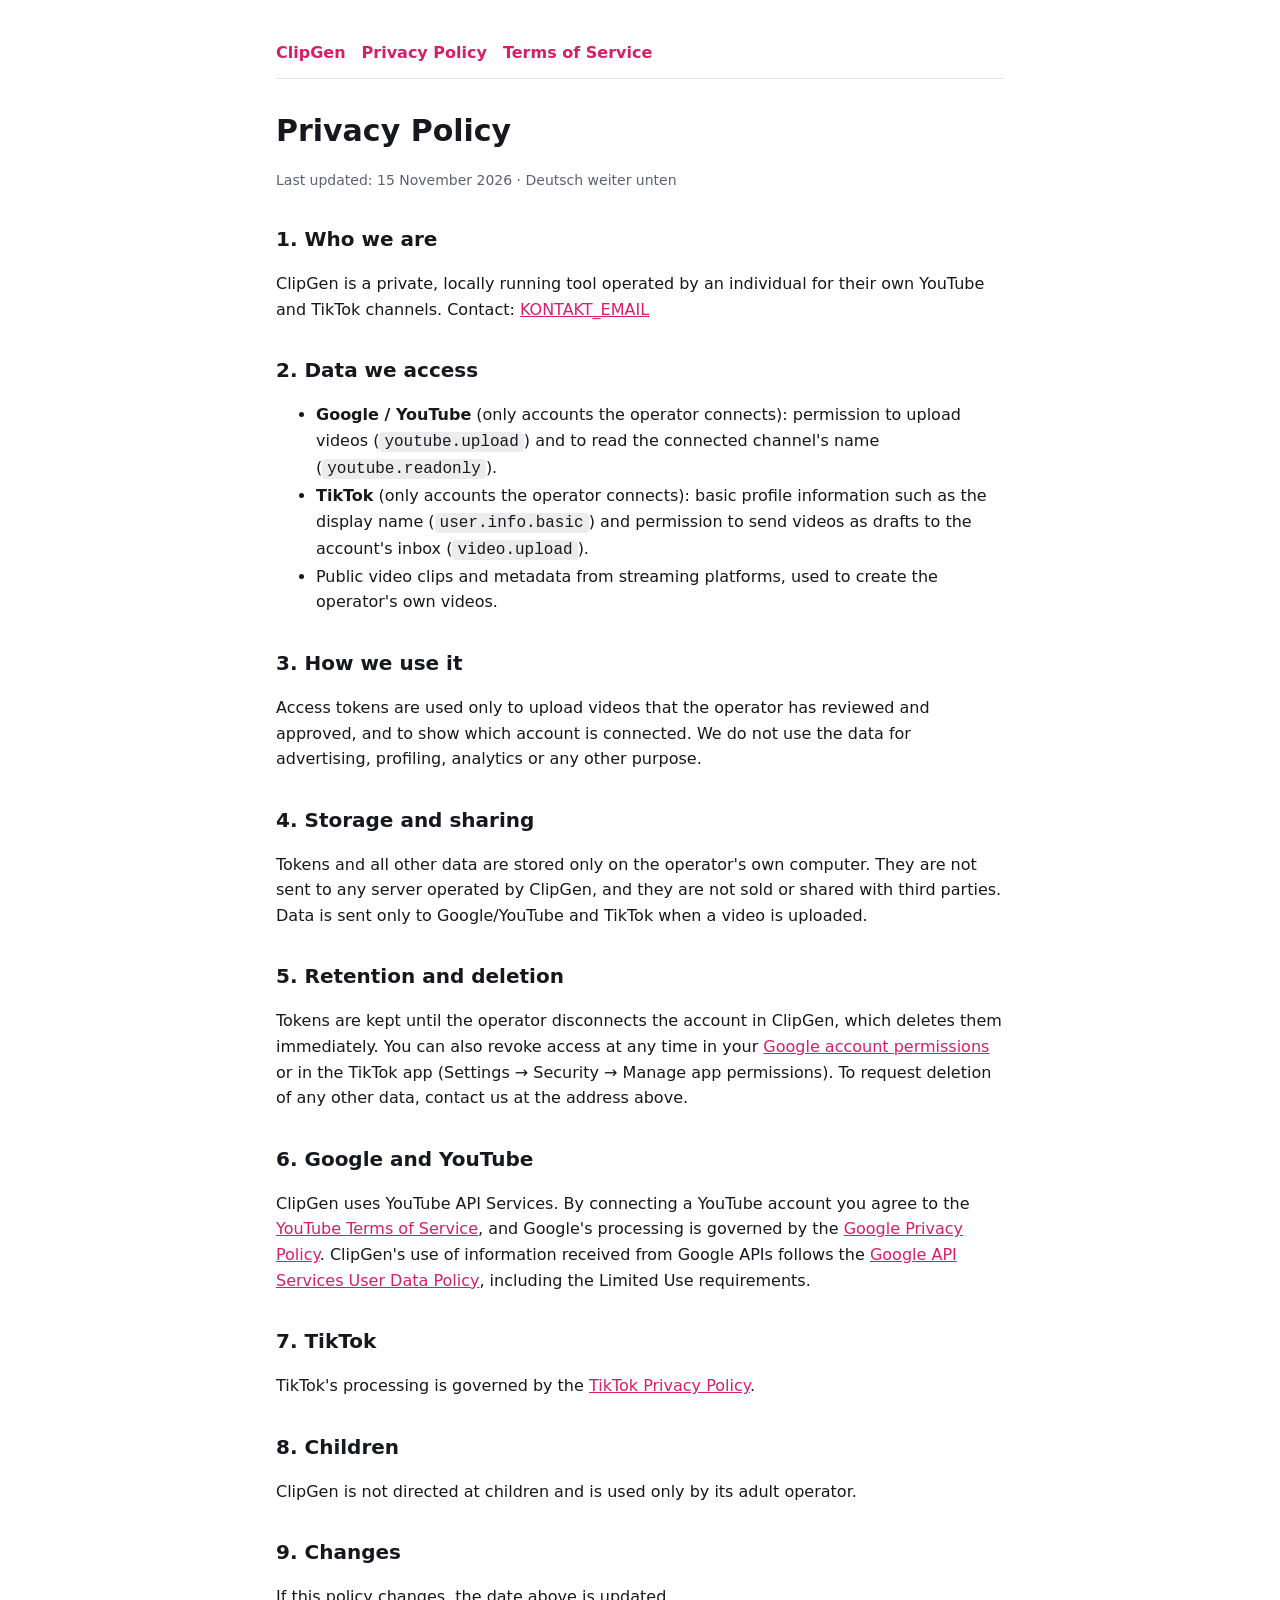
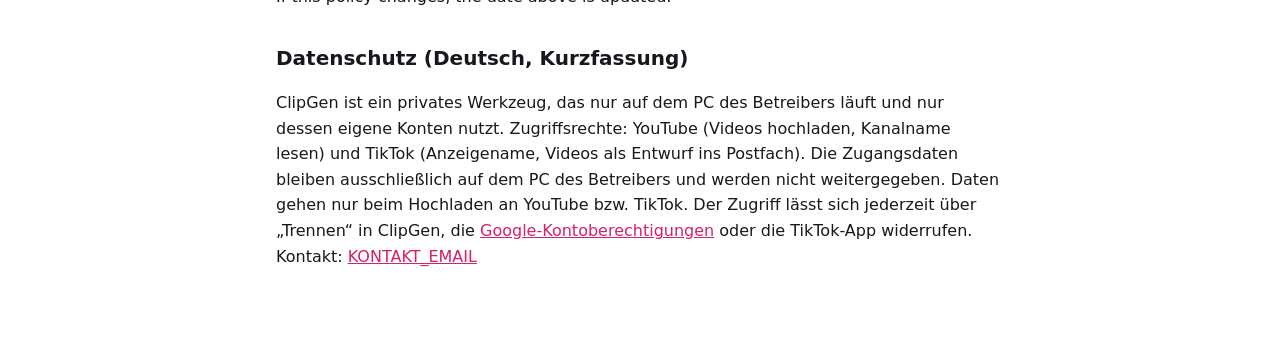
==== privacy.html @ 2f38949d "Phase 1: Watchlist großer Streamer, Viral-Playbook, Bewertung mit Bildern + Audio; Upload-Apps - Aut" ====
<!doctype html>
<html lang="en">
<head>
<meta charset="utf-8">
<meta name="viewport" content="width=device-width, initial-scale=1">
<title>ClipGen Privacy Policy</title>
<link rel="stylesheet" href="style.css">
</head>
<body>
<main>
  <nav><a href="index.html">ClipGen</a><a href="privacy.html">Privacy Policy</a><a href="terms.html">Terms of Service</a></nav>
  <h1>Privacy Policy</h1>
  <p class="muted">Last updated: 15 November 2026 · Deutsch weiter unten</p>

  <h2>1. Who we are</h2>
  <p>ClipGen is a private, locally running tool operated by an individual for their own YouTube and TikTok channels.
  Contact: <a href="mailto:KONTAKT_EMAIL">KONTAKT_EMAIL</a></p>

  <h2>2. Data we access</h2>
  <ul>
    <li><b>Google / YouTube</b> (only accounts the operator connects): permission to upload videos
      (<code>youtube.upload</code>) and to read the connected channel's name (<code>youtube.readonly</code>).</li>
    <li><b>TikTok</b> (only accounts the operator connects): basic profile information such as the display name
      (<code>user.info.basic</code>) and permission to send videos as drafts to the account's inbox (<code>video.upload</code>).</li>
    <li>Public video clips and metadata from streaming platforms, used to create the operator's own videos.</li>
  </ul>

  <h2>3. How we use it</h2>
  <p>Access tokens are used only to upload videos that the operator has reviewed and approved, and to show which account is
  connected. We do not use the data for advertising, profiling, analytics or any other purpose.</p>

  <h2>4. Storage and sharing</h2>
  <p>Tokens and all other data are stored only on the operator's own computer. They are not sent to any server operated by
  ClipGen, and they are not sold or shared with third parties. Data is sent only to Google/YouTube and TikTok when a video
  is uploaded.</p>

  <h2>5. Retention and deletion</h2>
  <p>Tokens are kept until the operator disconnects the account in ClipGen, which deletes them immediately. You can also revoke
  access at any time in your <a href="https://myaccount.google.com/permissions">Google account permissions</a> or in the
  TikTok app (Settings → Security → Manage app permissions). To request deletion of any other data, contact us at the address above.</p>

  <h2>6. Google and YouTube</h2>
  <p>ClipGen uses YouTube API Services. By connecting a YouTube account you agree to the
  <a href="https://www.youtube.com/t/terms">YouTube Terms of Service</a>, and Google's processing is governed by the
  <a href="https://policies.google.com/privacy">Google Privacy Policy</a>.
  ClipGen's use of information received from Google APIs follows the
  <a href="https://developers.google.com/terms/api-services-user-data-policy">Google API Services User Data Policy</a>, including the Limited Use requirements.</p>

  <h2>7. TikTok</h2>
  <p>TikTok's processing is governed by the <a href="https://www.tiktok.com/legal/privacy-policy">TikTok Privacy Policy</a>.</p>

  <h2>8. Children</h2>
  <p>ClipGen is not directed at children and is used only by its adult operator.</p>

  <h2>9. Changes</h2>
  <p>If this policy changes, the date above is updated.</p>

  <h2>Datenschutz (Deutsch, Kurzfassung)</h2>
  <p>ClipGen ist ein privates Werkzeug, das nur auf dem PC des Betreibers läuft und nur dessen eigene Konten nutzt.
  Zugriffsrechte: YouTube (Videos hochladen, Kanalname lesen) und TikTok (Anzeigename, Videos als Entwurf ins Postfach).
  Die Zugangsdaten bleiben ausschließlich auf dem PC des Betreibers und werden nicht weitergegeben. Daten gehen nur beim Hochladen an
  YouTube bzw. TikTok. Der Zugriff lässt sich jederzeit über „Trennen“ in ClipGen, die
  <a href="https://myaccount.google.com/permissions">Google-Kontoberechtigungen</a> oder die TikTok-App widerrufen.
  Kontakt: <a href="mailto:KONTAKT_EMAIL">KONTAKT_EMAIL</a></p>
</main>
</body>
</html>
---- style.css ----
:root{--bg:#ffffff;--text:#16181d;--muted:#5b6170;--line:#e3e5ea;--accent:#d61f69}
@media (prefers-color-scheme:dark){:root{--bg:#0b0d12;--text:#e9ecf3;--muted:#8a93a8;--line:#262c3d;--accent:#ff3d8b}}
*{box-sizing:border-box}
body{margin:0;background:var(--bg);color:var(--text);font:16px/1.6 "Segoe UI",system-ui,sans-serif}
main{max-width:760px;margin:0 auto;padding:40px 16px 80px}
h1{font-size:30px;margin:0 0 6px}h2{font-size:20px;margin:32px 0 8px}
a{color:var(--accent)}p,li{color:var(--text)}.muted{color:var(--muted);font-size:14px}
nav{display:flex;gap:16px;flex-wrap:wrap;border-bottom:1px solid var(--line);padding-bottom:12px;margin-bottom:28px}
nav a{text-decoration:none;font-weight:600}
code{background:rgba(127,127,127,.15);padding:1px 5px;border-radius:4px}
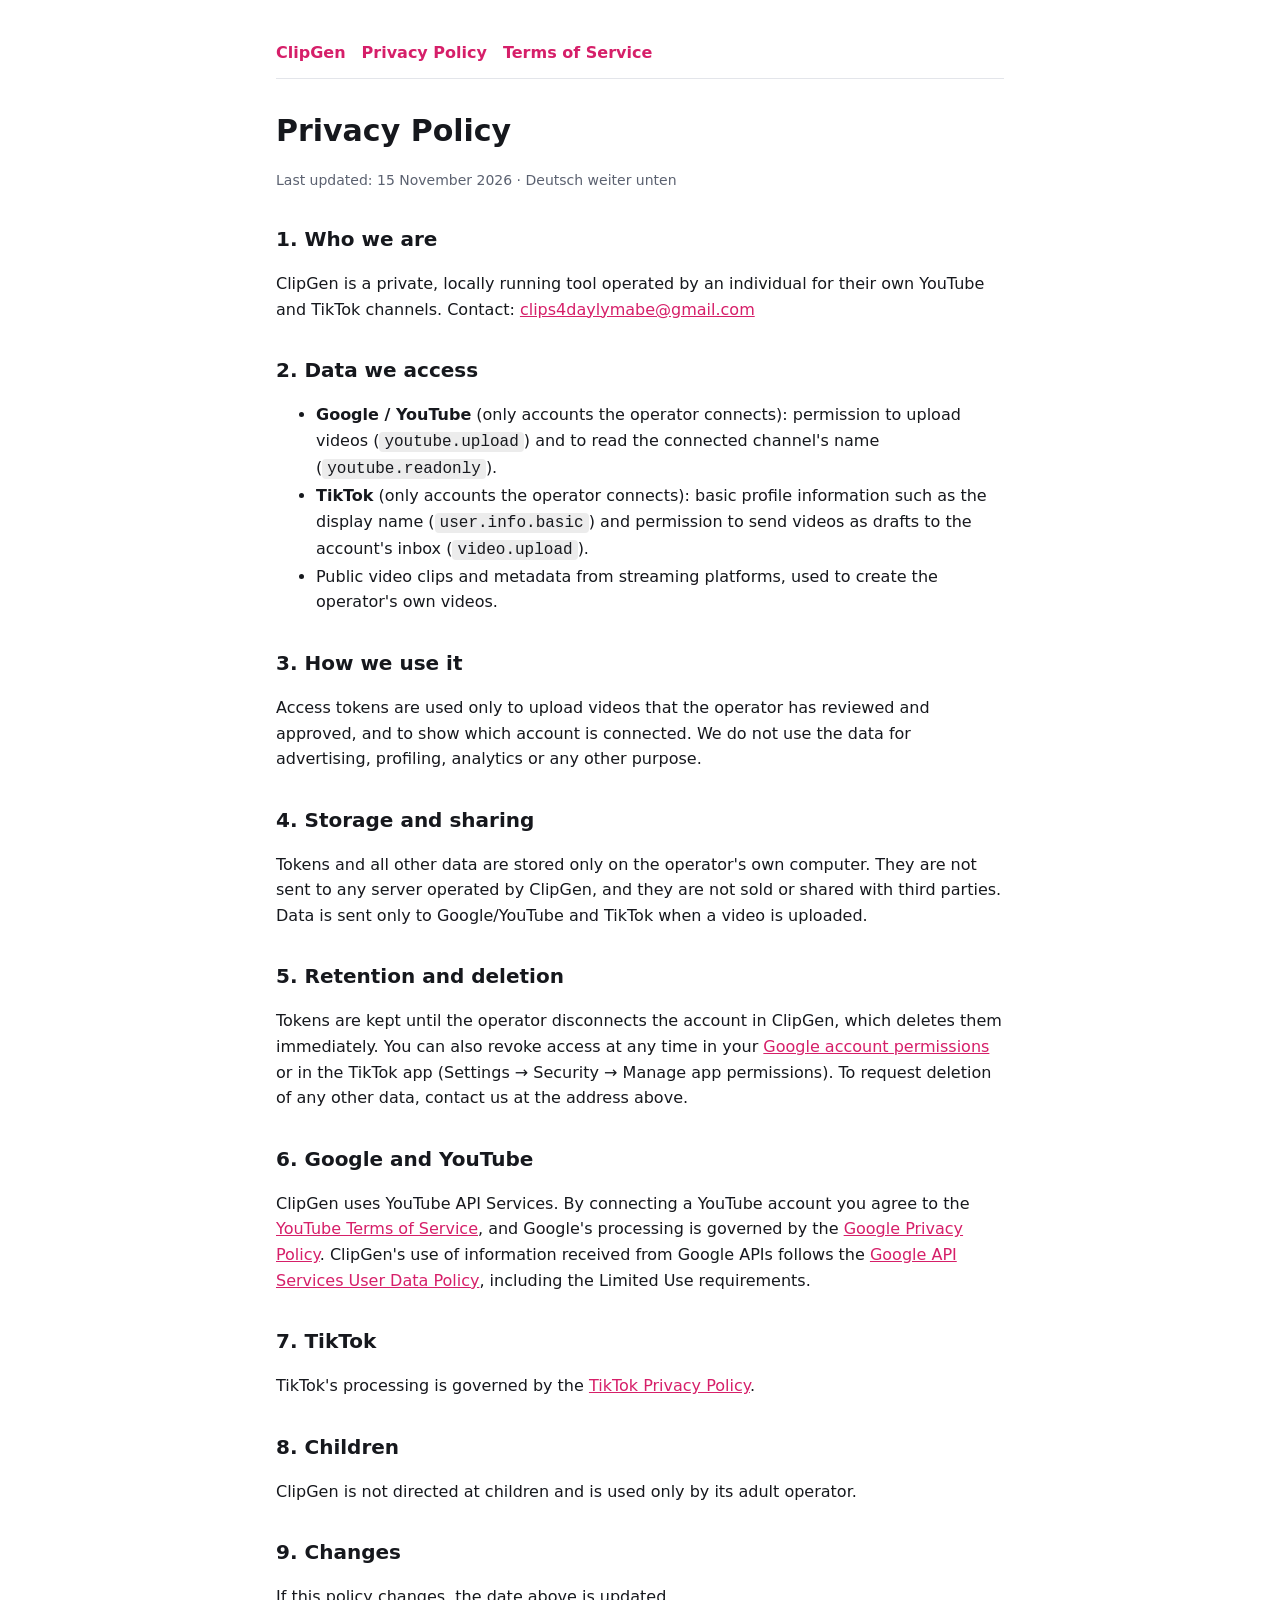
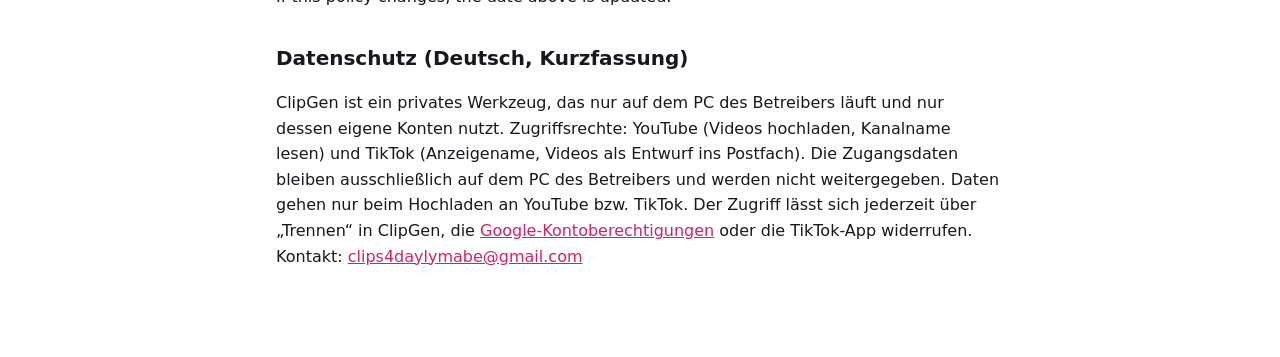
==== commit 5c2dc282: "Webcam-Erkennung für Hochkant-Overlays, Monetarisierungs-Check, Kontakt auf den Seiten - layout: Hoc" ====
--- a/privacy.html
+++ b/privacy.html
@@ -14,7 +14,7 @@
 
   <h2>1. Who we are</h2>
   <p>ClipGen is a private, locally running tool operated by an individual for their own YouTube and TikTok channels.
-  Contact: <a href="mailto:KONTAKT_EMAIL">KONTAKT_EMAIL</a></p>
+  Contact: <a href="mailto:clips4daylymabe@gmail.com">clips4daylymabe@gmail.com</a></p>
 
   <h2>2. Data we access</h2>
   <ul>
@@ -61,7 +61,7 @@
   Die Zugangsdaten bleiben ausschließlich auf dem PC des Betreibers und werden nicht weitergegeben. Daten gehen nur beim Hochladen an
   YouTube bzw. TikTok. Der Zugriff lässt sich jederzeit über „Trennen“ in ClipGen, die
   <a href="https://myaccount.google.com/permissions">Google-Kontoberechtigungen</a> oder die TikTok-App widerrufen.
-  Kontakt: <a href="mailto:KONTAKT_EMAIL">KONTAKT_EMAIL</a></p>
+  Kontakt: <a href="mailto:clips4daylymabe@gmail.com">clips4daylymabe@gmail.com</a></p>
 </main>
 </body>
 </html>
